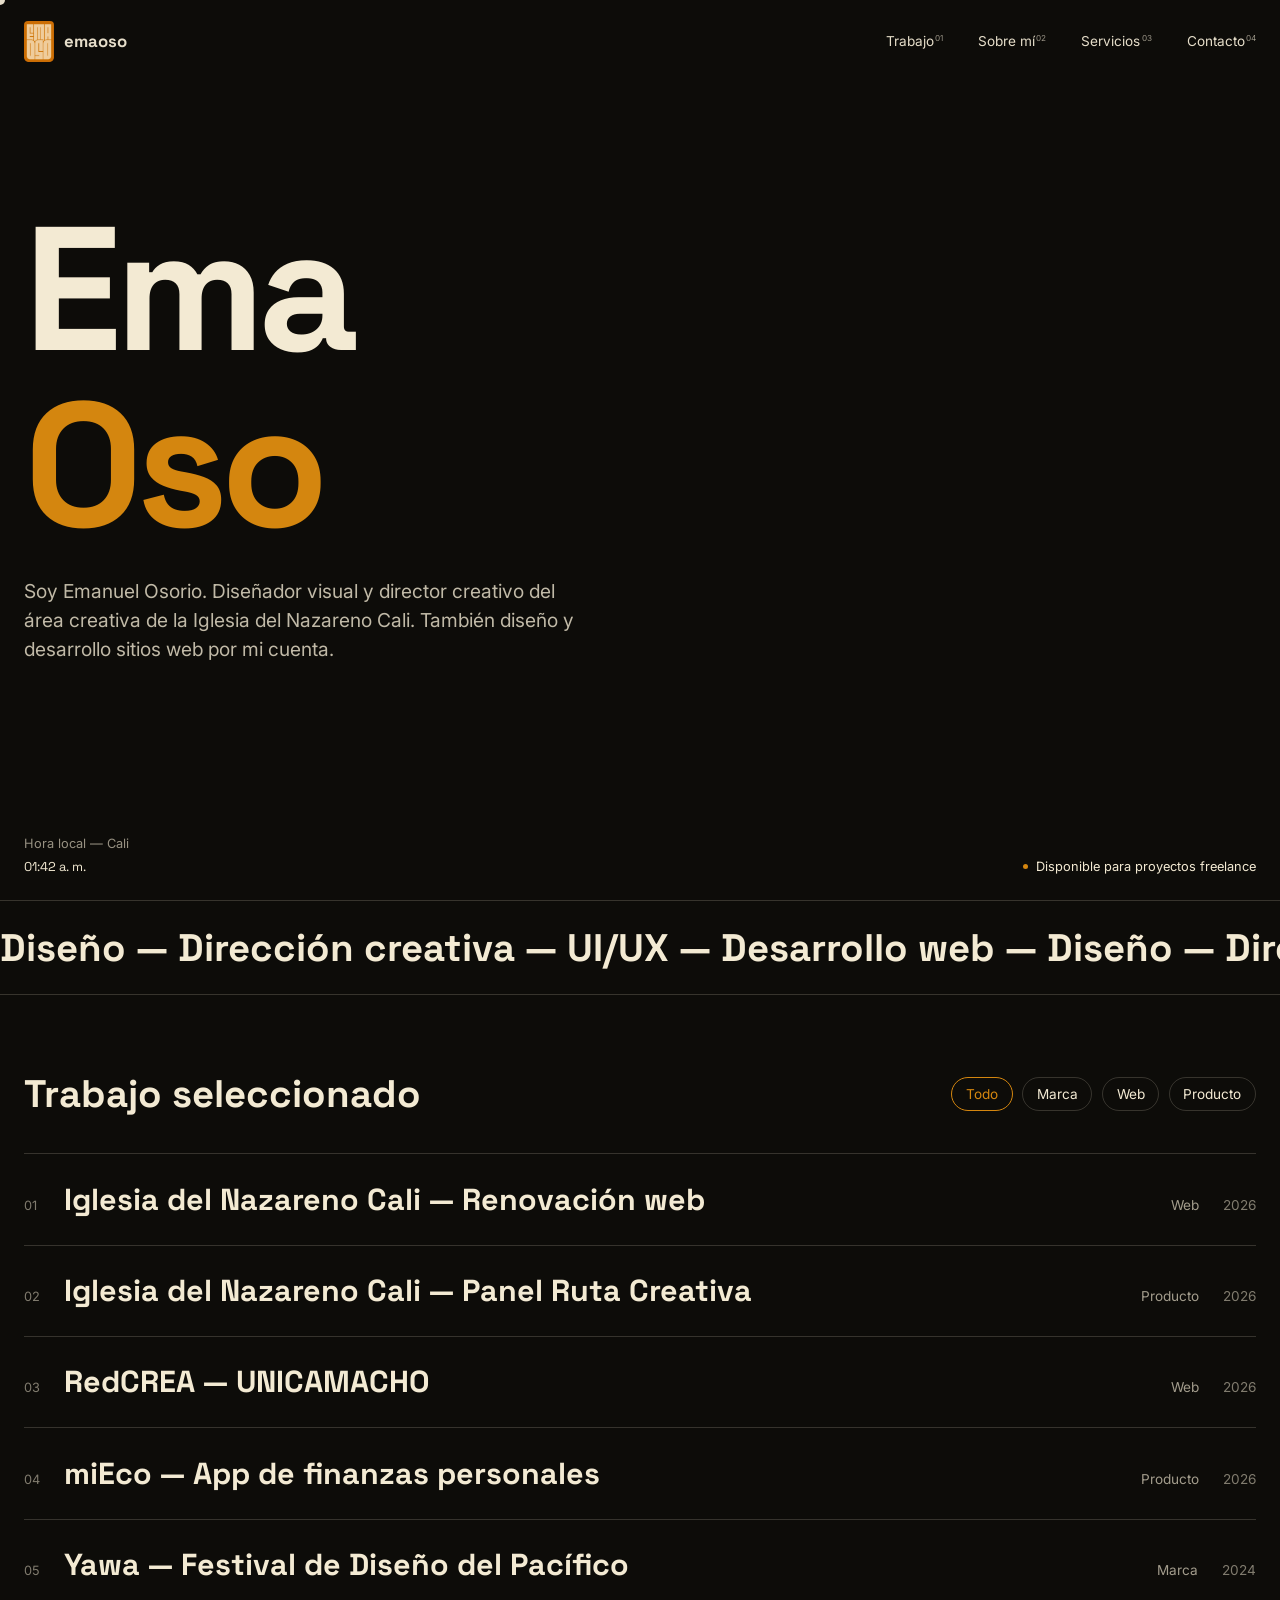
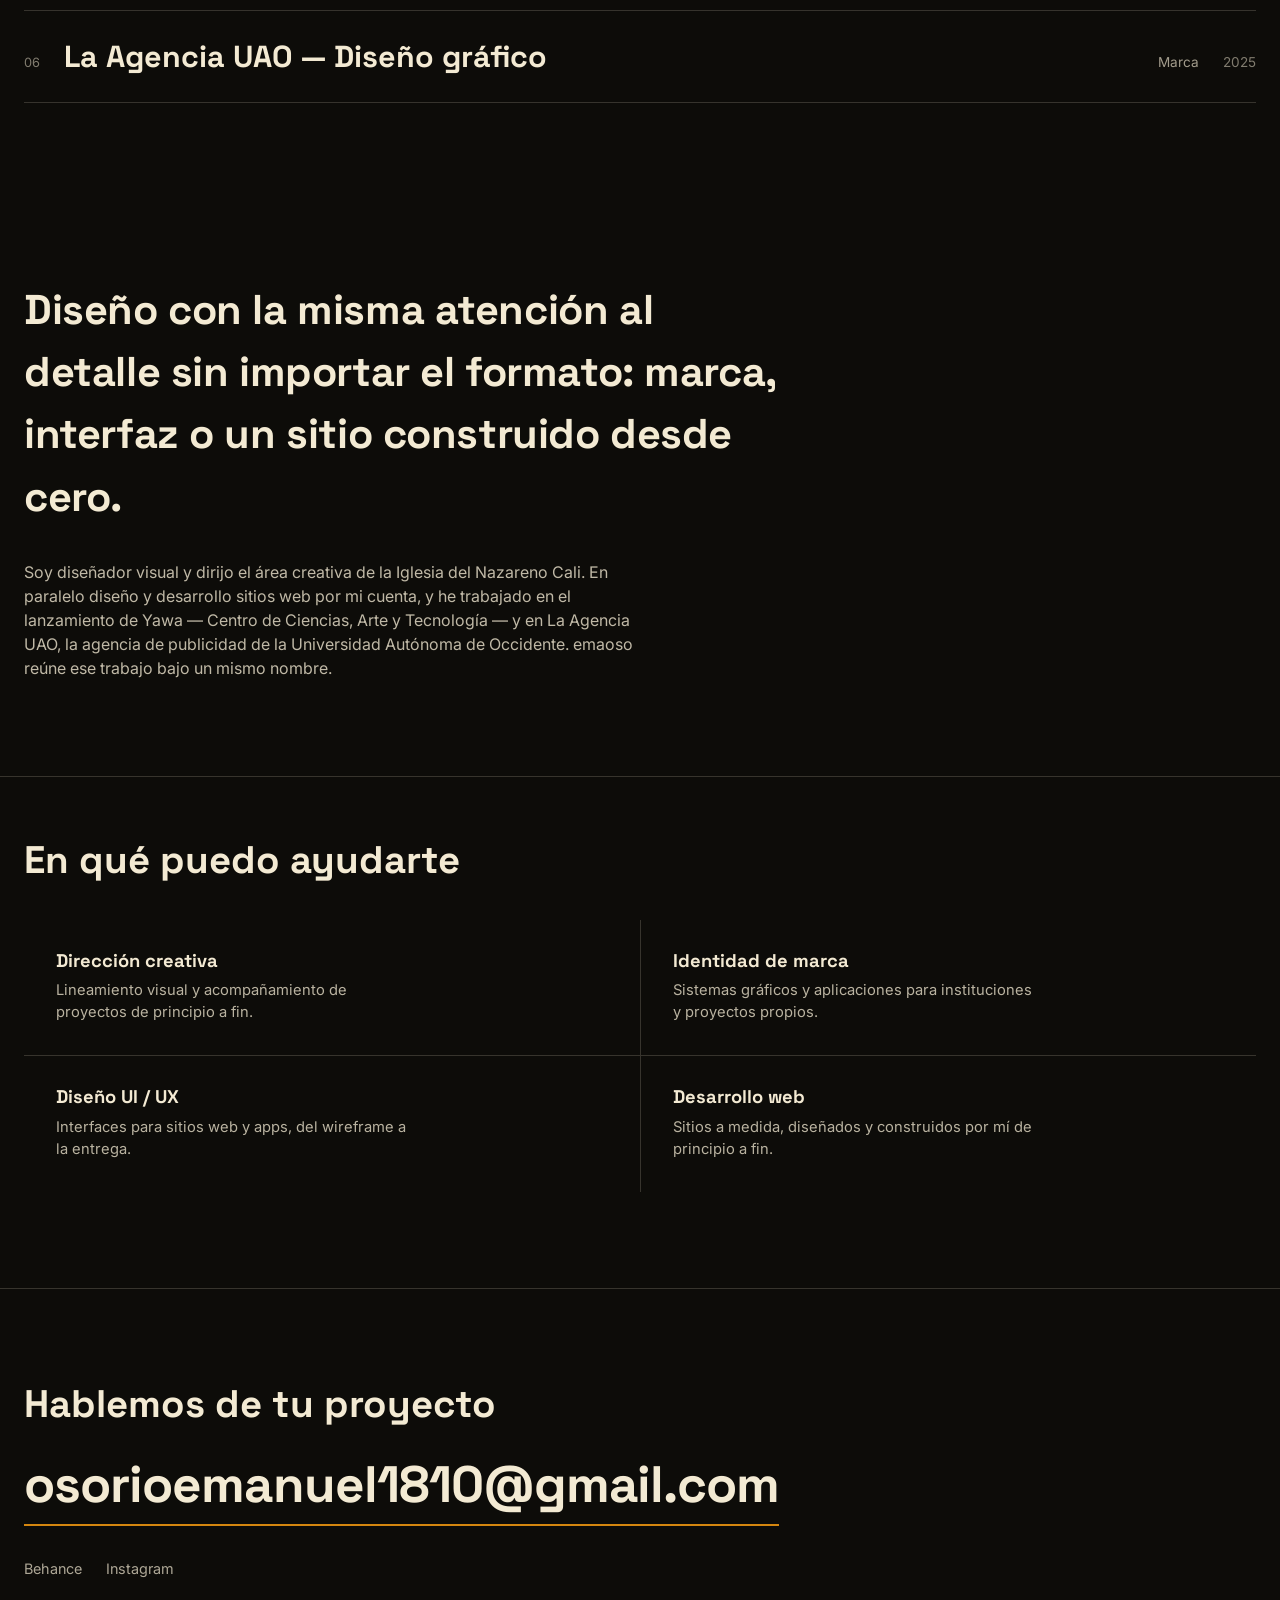
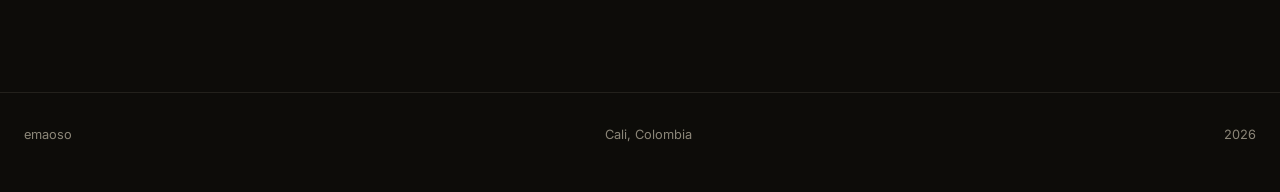
==== index.html @ 939de35d "primer commit portafolio emaoso" ====
<!DOCTYPE html>
<html lang="es">
<head>
<meta charset="UTF-8">
<meta name="viewport" content="width=device-width, initial-scale=1">
<title>emaoso — Emanuel Osorio, diseño visual &amp; dirección creativa</title>
<meta name="description" content="Portafolio de Emanuel Osorio (emaoso): diseño visual, dirección creativa, UI/UX y desarrollo web desde Cali, Colombia.">
<link rel="icon" href="assets/favicon.png">
<link rel="preconnect" href="https://fonts.googleapis.com">
<link rel="preconnect" href="https://fonts.gstatic.com" crossorigin>
<link href="https://fonts.googleapis.com/css2?family=Space+Grotesk:wght@500;700&family=Inter:wght@400;500;600&display=swap" rel="stylesheet">
<link rel="stylesheet" href="css/style.css">
</head>
<body>

<a class="skip-link" href="#principal">Saltar al contenido</a>
<div class="cursor-dot" id="cursorDot" aria-hidden="true"></div>
<div class="row-preview" id="rowPreview" aria-hidden="true"><span id="rowPreviewLabel">Ver</span></div>

<header class="chrome-top">
  <a class="brand" href="#top" aria-label="emaoso, inicio">
    <img src="assets/emaoso-mark.png" alt="" class="brand-mark">
    <span>emaoso</span>
  </a>

  <button class="nav-toggle" id="navToggle" aria-expanded="false" aria-controls="siteNav">
    <span></span><span></span><span></span>
    <span class="sr-only">Abrir menú</span>
  </button>

  <nav class="site-nav" id="siteNav">
    <a href="#trabajo">Trabajo<sup>01</sup></a>
    <a href="#sobre-mi">Sobre mí<sup>02</sup></a>
    <a href="#servicios">Servicios<sup>03</sup></a>
    <a href="#contacto">Contacto<sup>04</sup></a>
  </nav>
</header>

<main id="principal">

  <section class="hero" id="top">
    <h1 class="hero-title" aria-label="Ema Oso">
      <span class="word">Ema</span>
      <span class="word accent">Oso</span>
    </h1>

    <p class="hero-copy">
      Soy Emanuel Osorio. Diseñador visual y director creativo del área
      creativa de la Iglesia del Nazareno Cali. También diseño y desarrollo
      sitios web por mi cuenta.
    </p>

    <div class="chrome-bottom">
      <p class="clock">
        <span>Hora local — Cali</span>
        <time id="localTime">--:--</time>
      </p>
      <p class="status">
        <span class="dot" aria-hidden="true"></span>
        Disponible para proyectos freelance
      </p>
    </div>
  </section>

  <div class="marquee" aria-hidden="true">
    <div class="marquee-track">
      <span>Diseño — Dirección creativa — UI/UX — Desarrollo web — Diseño — Dirección creativa — UI/UX — Desarrollo web — </span>
      <span>Diseño — Dirección creativa — UI/UX — Desarrollo web — Diseño — Dirección creativa — UI/UX — Desarrollo web — </span>
    </div>
  </div>

  <section class="trabajo" id="trabajo">
    <div class="section-head wrap">
      <h2>Trabajo seleccionado</h2>
      <ul class="filtros" id="filtros">
        <li><button class="filtro-btn is-active" data-filtro="todo">Todo</button></li>
        <li><button class="filtro-btn" data-filtro="marca">Marca</button></li>
        <li><button class="filtro-btn" data-filtro="web">Web</button></li>
        <li><button class="filtro-btn" data-filtro="producto">Producto</button></li>
      </ul>
    </div>

    <ul class="trabajo-list wrap" id="trabajoList">
      <li class="trabajo-row" data-cat="web" data-color="#d4860f">
        <span class="row-index">01</span>
        <span class="row-title">Iglesia del Nazareno Cali — Renovación web</span>
        <span class="row-cat">Web</span>
        <span class="row-year">2026</span>
      </li>
      <li class="trabajo-row" data-cat="producto" data-color="#7c5cff">
        <span class="row-index">02</span>
        <span class="row-title">Iglesia del Nazareno Cali — Panel Ruta Creativa</span>
        <span class="row-cat">Producto</span>
        <span class="row-year">2026</span>
      </li>
      <li class="trabajo-row" data-cat="web" data-color="#2fae6e">
        <span class="row-index">03</span>
        <span class="row-title">RedCREA — UNICAMACHO</span>
        <span class="row-cat">Web</span>
        <span class="row-year">2026</span>
      </li>
      <li class="trabajo-row" data-cat="producto" data-color="#d4860f">
        <span class="row-index">04</span>
        <span class="row-title">miEco — App de finanzas personales</span>
        <span class="row-cat">Producto</span>
        <span class="row-year">2026</span>
      </li>
      <li class="trabajo-row" data-cat="marca" data-color="#e23d3d">
        <span class="row-index">05</span>
        <span class="row-title">Yawa — Festival de Diseño del Pacífico</span>
        <span class="row-cat">Marca</span>
        <span class="row-year">2024</span>
      </li>
      <li class="trabajo-row" data-cat="marca" data-color="#2d6fd4">
        <span class="row-index">06</span>
        <span class="row-title">La Agencia UAO — Diseño gráfico</span>
        <span class="row-cat">Marca</span>
        <span class="row-year">2025</span>
      </li>
    </ul>
  </section>

  <section class="sobre-mi" id="sobre-mi">
    <div class="wrap">
      <p class="pull-quote">
        Diseño con la misma atención al detalle sin importar el formato:
        marca, interfaz o un sitio construido desde cero.
      </p>
      <p class="sobre-texto">
        Soy diseñador visual y dirijo el área creativa de la Iglesia del
        Nazareno Cali. En paralelo diseño y desarrollo sitios web por mi
        cuenta, y he trabajado en el lanzamiento de Yawa — Centro de
        Ciencias, Arte y Tecnología — y en La Agencia UAO, la agencia de
        publicidad de la Universidad Autónoma de Occidente. emaoso reúne
        ese trabajo bajo un mismo nombre.
      </p>
    </div>
  </section>

  <section class="servicios" id="servicios">
    <div class="wrap">
      <h2>En qué puedo ayudarte</h2>
      <ul class="servicios-list">
        <li>
          <h3>Dirección creativa</h3>
          <p>Lineamiento visual y acompañamiento de proyectos de principio a fin.</p>
        </li>
        <li>
          <h3>Identidad de marca</h3>
          <p>Sistemas gráficos y aplicaciones para instituciones y proyectos propios.</p>
        </li>
        <li>
          <h3>Diseño UI / UX</h3>
          <p>Interfaces para sitios web y apps, del wireframe a la entrega.</p>
        </li>
        <li>
          <h3>Desarrollo web</h3>
          <p>Sitios a medida, diseñados y construidos por mí de principio a fin.</p>
        </li>
      </ul>
    </div>
  </section>

  <section class="contacto" id="contacto">
    <div class="wrap">
      <h2>Hablemos de tu proyecto</h2>
      <a class="contacto-email" href="mailto:osorioemanuel1810@gmail.com">osorioemanuel1810@gmail.com</a>
      <ul class="social-list">
        <li><a href="https://www.behance.net/emanuelosorio2">Behance</a></li>
        <li><a href="#">Instagram</a></li>
      </ul>
    </div>
  </section>

</main>

<footer class="site-footer">
  <span>emaoso</span>
  <span>Cali, Colombia</span>
  <span id="year"></span>
</footer>

<script src="js/main.js"></script>
</body>
</html>
---- css/style.css ----
/* ---------- tokens ---------- */
:root{
  --ink:#0d0c09;
  --paper:#f3ead3;
  --orange:#d4860f;
  --line:rgba(243,234,211,.18);
  --sans:"Inter",system-ui,sans-serif;
  --display:"Space Grotesk",system-ui,sans-serif;
  --maxw:1320px;
}

*,*::before,*::after{box-sizing:border-box;}
html{scroll-behavior:smooth;}
body{
  margin:0;
  background:var(--ink);
  color:var(--paper);
  font-family:var(--sans);
  line-height:1.5;
  -webkit-font-smoothing:antialiased;
}
h1,h2,h3{font-family:var(--display);line-height:1;margin:0;font-weight:700;}
p{margin:0 0 1em;max-width:62ch;}
a{color:inherit;}
ul{margin:0;padding:0;list-style:none;}
img{max-width:100%;display:block;}
button{font:inherit;color:inherit;}

.sr-only{position:absolute;width:1px;height:1px;overflow:hidden;clip:rect(0 0 0 0);}
.skip-link{position:absolute;left:1rem;top:-3rem;background:var(--paper);color:var(--ink);padding:.6em 1em;border-radius:.3em;transition:top .2s;z-index:100;}
.skip-link:focus{top:1rem;}
:focus-visible{outline:2px solid var(--orange);outline-offset:3px;}

.wrap{max-width:var(--maxw);margin:0 auto;padding:0 1.5rem;}

/* ---------- custom cursor ---------- */
.cursor-dot{
  position:fixed;top:0;left:0;width:10px;height:10px;border-radius:50%;
  background:var(--paper);pointer-events:none;z-index:60;
  transform:translate(-50%,-50%);
  transition:width .2s,height .2s,background .2s;
  mix-blend-mode:difference;
}
.cursor-dot.is-big{width:52px;height:52px;background:var(--orange);}
@media (hover:none){.cursor-dot{display:none;}}

/* ---------- hover preview (project rows) ---------- */
.row-preview{
  position:fixed;top:0;left:0;width:200px;height:140px;z-index:55;
  display:flex;align-items:center;justify-content:center;
  border-radius:.3rem;font-family:var(--display);font-weight:700;font-size:.9rem;
  color:var(--ink);pointer-events:none;
  transform:translate(-50%,-50%) scale(0);
  opacity:0;transition:opacity .25s,transform .25s cubic-bezier(.2,.8,.2,1);
}
.row-preview.is-visible{opacity:1;transform:translate(-50%,-50%) scale(1);}
@media (hover:none){.row-preview{display:none;}}

/* ---------- top chrome ---------- */
.chrome-top{
  position:fixed;top:0;left:0;right:0;z-index:30;
  display:flex;align-items:center;justify-content:space-between;
  padding:1.3rem 1.5rem;
  mix-blend-mode:difference;
}
.brand{display:flex;align-items:center;gap:.6em;text-decoration:none;font-family:var(--display);font-weight:700;font-size:1.05rem;}
.brand-mark{width:1.9rem;height:auto;border-radius:.25rem;}

.nav-toggle{display:none;flex-direction:column;justify-content:center;gap:5px;width:2.2rem;height:2.2rem;background:none;border:0;cursor:pointer;padding:0;}
.nav-toggle span{display:block;width:100%;height:2px;background:var(--paper);}

.site-nav{display:flex;align-items:center;gap:2.2rem;font-size:.85rem;}
.site-nav a{text-decoration:none;position:relative;}
.site-nav a sup{font-size:.6em;margin-left:.15em;opacity:.65;}
.site-nav a::after{content:"";position:absolute;left:0;bottom:-.3em;width:0;height:1px;background:currentColor;transition:width .25s;}
.site-nav a:hover::after{width:100%;}

/* ---------- hero ---------- */
.hero{
  min-height:100svh;
  display:flex;flex-direction:column;justify-content:center;
  padding:6rem 1.5rem 7rem;
  max-width:var(--maxw);margin:0 auto;
}
.hero-title{
  font-size:clamp(4rem,16vw,11rem);
  letter-spacing:-0.04em;
  display:flex;flex-direction:column;
}
.hero-title .word{display:block;opacity:0;transform:translateY(.3em);animation:word-in .8s cubic-bezier(.2,.8,.2,1) forwards;}
.hero-title .word.accent{color:var(--orange);animation-delay:.12s;}
@keyframes word-in{to{opacity:1;transform:translateY(0);}}
.hero-copy{font-size:clamp(1rem,1.6vw,1.2rem);max-width:46ch;margin-top:1.5rem;color:color-mix(in srgb, var(--paper) 78%, transparent);}

.chrome-bottom{
  position:fixed;left:0;right:0;bottom:0;z-index:5;
  display:flex;justify-content:space-between;align-items:flex-end;
  padding:1.5rem;font-size:.8rem;pointer-events:none;
}
.chrome-bottom p{margin:0;display:flex;flex-direction:column;gap:.25em;}
.chrome-bottom .clock span{opacity:.6;}
.chrome-bottom time{font-family:var(--display);}
.status{flex-direction:row !important;align-items:center;gap:.6em !important;}
.status .dot{width:.45em;height:.45em;border-radius:50%;background:var(--orange);display:inline-block;}

/* ---------- marquee ---------- */
.marquee{overflow:hidden;border-top:1px solid var(--line);border-bottom:1px solid var(--line);padding:1.1rem 0;}
.marquee-track{display:flex;width:max-content;animation:scroll-left 26s linear infinite;}
.marquee-track span{
  font-family:var(--display);font-weight:700;
  font-size:clamp(1.4rem,3.4vw,2.4rem);
  white-space:nowrap;padding-right:1ch;
}
@keyframes scroll-left{from{transform:translateX(0);}to{transform:translateX(-50%);}}

/* ---------- trabajo (hover-reveal row list) ---------- */
.trabajo{padding:5rem 0 6rem;}
.section-head{display:flex;flex-wrap:wrap;gap:1.5rem;align-items:center;justify-content:space-between;margin-bottom:2.5rem;}
.section-head h2{font-size:clamp(1.8rem,3.4vw,2.4rem);}
.filtros{display:flex;flex-wrap:wrap;gap:.6rem;}
.filtro-btn{
  background:none;border:1px solid var(--line);color:var(--paper);
  padding:.45em 1em;border-radius:999px;font-size:.85rem;cursor:pointer;transition:border-color .2s,color .2s;
}
.filtro-btn:hover{border-color:var(--orange);}
.filtro-btn.is-active{border-color:var(--orange);color:var(--orange);}

.trabajo-row{
  position:relative;display:flex;align-items:baseline;gap:1.5rem;
  padding:1.4rem 0;border-top:1px solid var(--line);cursor:pointer;
}
.trabajo-row:last-child{border-bottom:1px solid var(--line);}
.trabajo-row[hidden]{display:none;}
.trabajo-row::before{
  content:"";position:absolute;inset:0;background:var(--paper);z-index:-1;
  transform:scaleY(0);transform-origin:top;transition:transform .35s cubic-bezier(.2,.8,.2,1);
}
.trabajo-row:hover::before{transform:scaleY(1);}
.trabajo-row:hover{color:var(--ink);}
.row-index{font-size:.8rem;opacity:.5;width:2ch;flex:none;}
.row-title{font-family:var(--display);font-weight:700;font-size:clamp(1.2rem,2.8vw,1.9rem);flex:1;}
.row-cat{font-size:.85rem;opacity:.65;flex:none;}
.row-year{font-size:.85rem;opacity:.5;flex:none;}

/* ---------- sobre mi ---------- */
.sobre-mi{padding:5rem 0;}
.pull-quote{
  font-family:var(--display);font-weight:700;
  font-size:clamp(1.6rem,3.6vw,2.6rem);letter-spacing:-0.01em;
  max-width:28ch;margin-bottom:2rem;
}
.sobre-texto{opacity:.78;max-width:64ch;}

/* ---------- servicios ---------- */
.servicios{padding:4rem 0 6rem;border-top:1px solid var(--line);}
.servicios h2{font-size:clamp(1.8rem,3.4vw,2.4rem);margin-bottom:2.5rem;}
.servicios-list{display:grid;grid-template-columns:repeat(2,1fr);gap:1px;background:var(--line);}
.servicios-list li{background:var(--ink);padding:2rem;}
.servicios-list h3{font-size:1.15rem;margin-bottom:.5em;}
.servicios-list p{margin:0;font-size:.92rem;opacity:.75;max-width:40ch;}

/* ---------- contacto ---------- */
.contacto{padding:6rem 0 7rem;border-top:1px solid var(--line);}
.contacto h2{font-size:clamp(1.8rem,3.4vw,2.4rem);margin-bottom:1.5rem;}
.contacto-email{
  display:inline-block;font-family:var(--display);font-weight:700;
  font-size:clamp(1.6rem,5vw,3.2rem);letter-spacing:-0.02em;
  text-decoration:none;border-bottom:2px solid var(--orange);margin-bottom:2rem;
  word-break:break-all;
}
.social-list{display:flex;gap:1.5rem;font-size:.9rem;}
.social-list a{text-decoration:none;opacity:.7;}
.social-list a:hover{opacity:1;text-decoration:underline;}

/* ---------- footer ---------- */
.site-footer{
  display:flex;justify-content:space-between;flex-wrap:wrap;gap:.5rem;
  max-width:var(--maxw);margin:0 auto;padding:2rem 1.5rem 3rem;
  font-size:.8rem;opacity:.55;border-top:1px solid var(--line);
}

/* ---------- responsive ---------- */
@media (max-width:860px){
  .servicios-list{grid-template-columns:1fr;}
  .chrome-bottom{flex-direction:column;align-items:flex-start;gap:.8rem;}
  .row-cat{display:none;}
}

@media (max-width:640px){
  .nav-toggle{display:flex;}
  .site-nav{
    position:fixed;inset:0;z-index:25;
    flex-direction:column;align-items:flex-start;justify-content:center;gap:2rem;
    background:var(--ink);padding:2rem 1.5rem;font-size:1.4rem;
    display:none;
  }
  .site-nav.open{display:flex;}
}

@media (prefers-reduced-motion: reduce){
  *{animation-duration:0.01ms !important;animation-iteration-count:1 !important;transition-duration:0.01ms !important;}
  .hero-title .word{opacity:1;transform:none;}
}
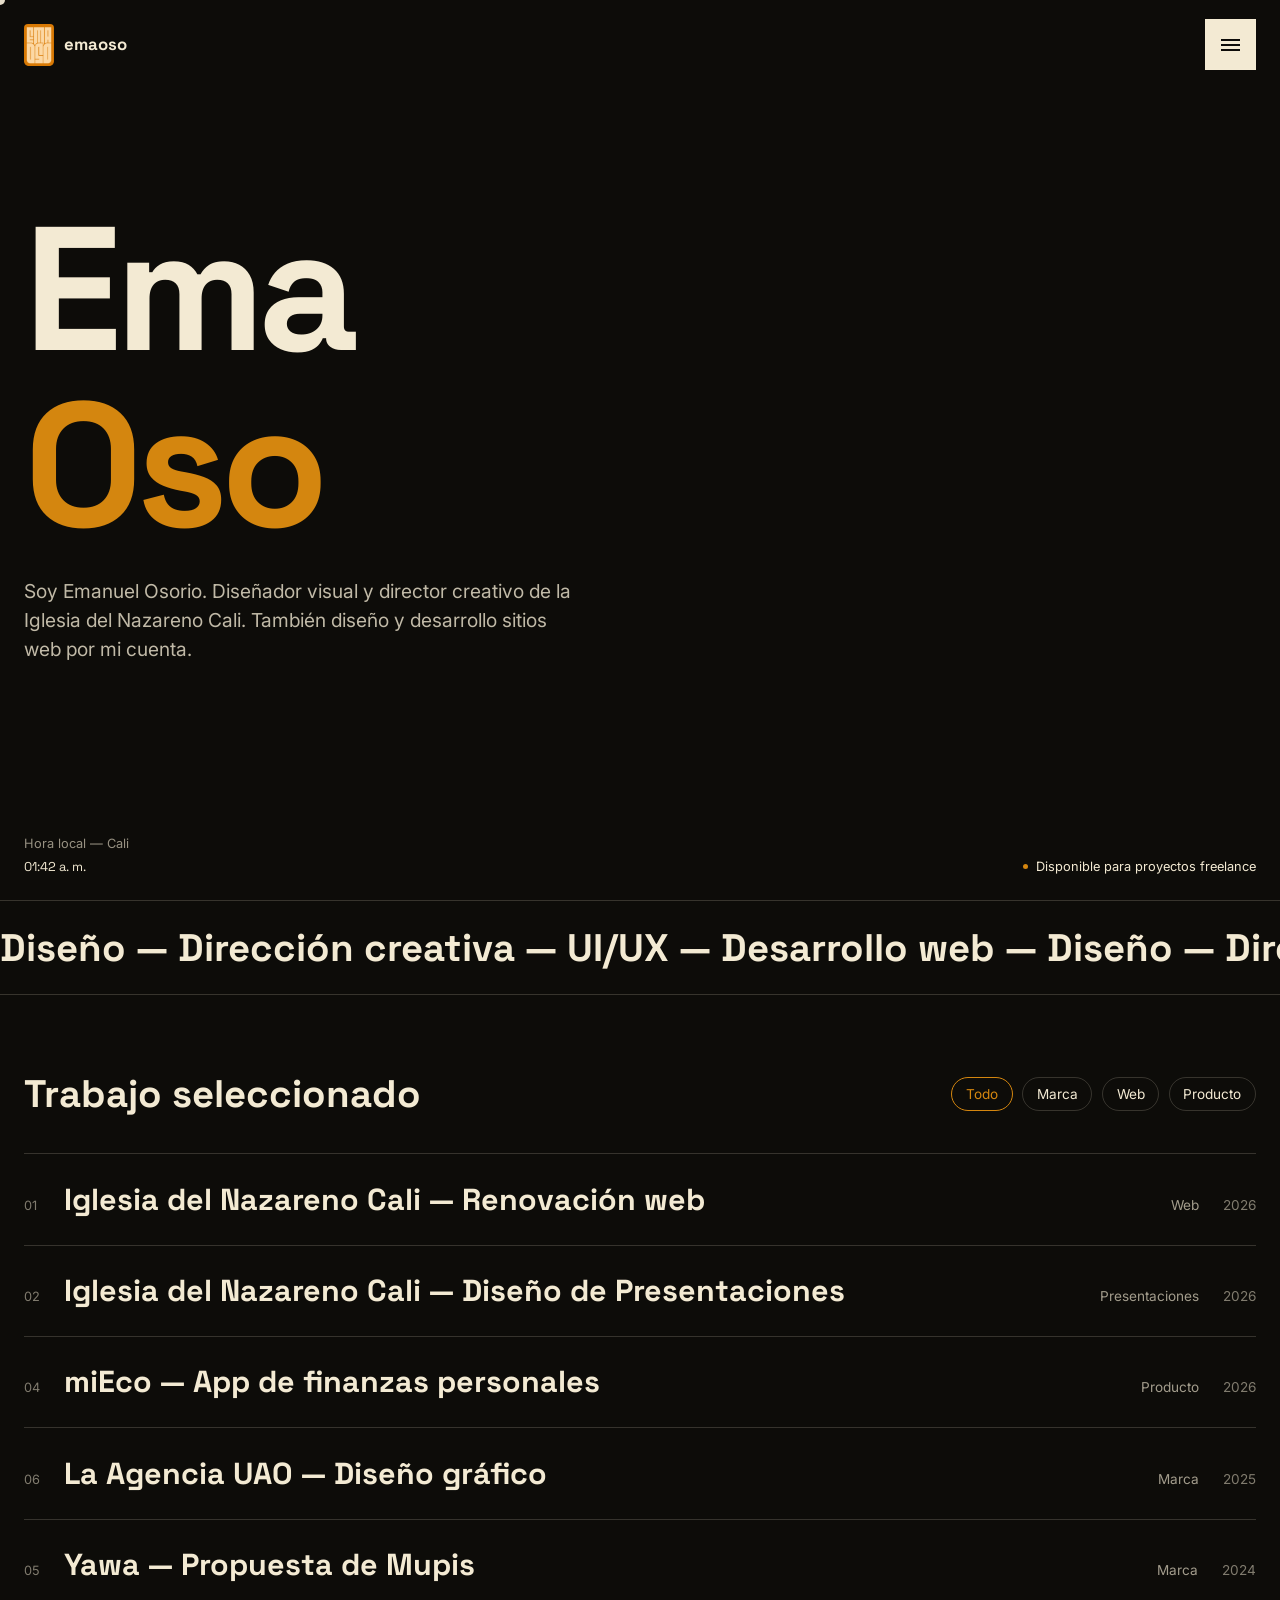
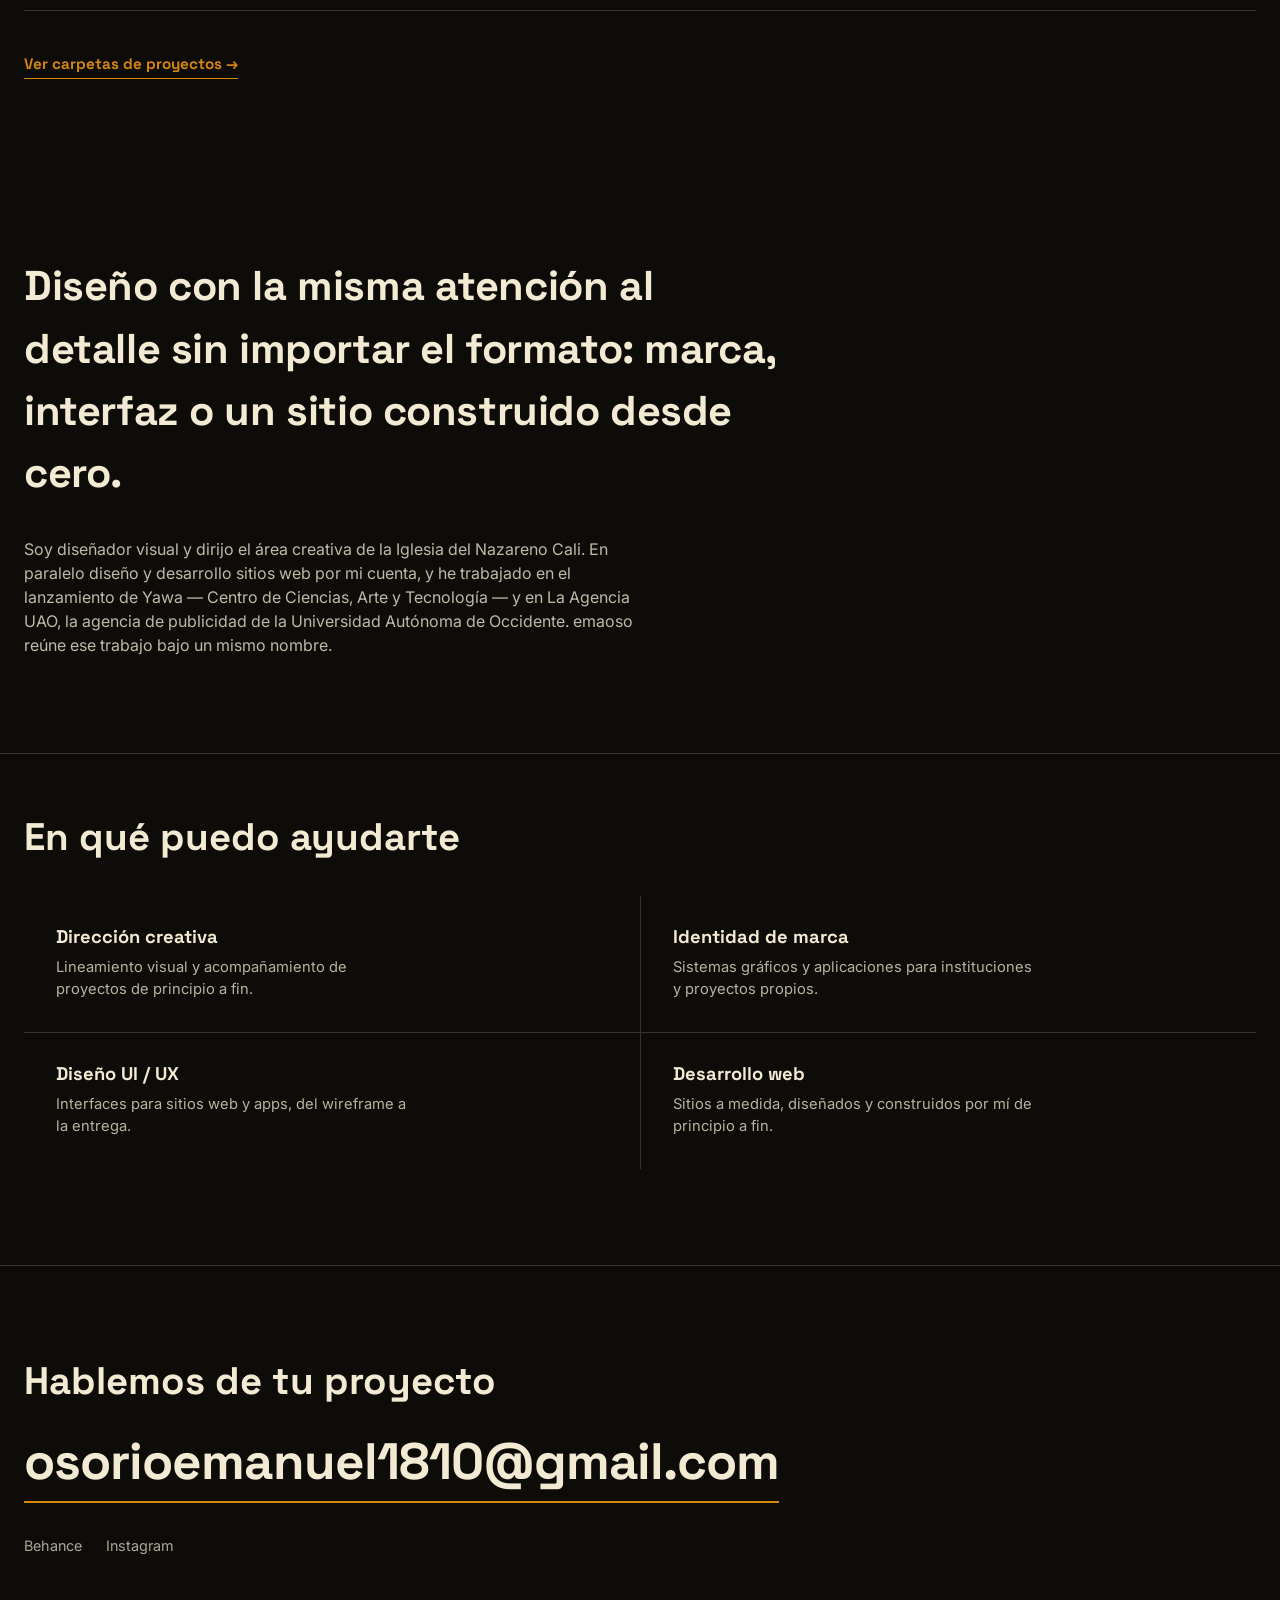
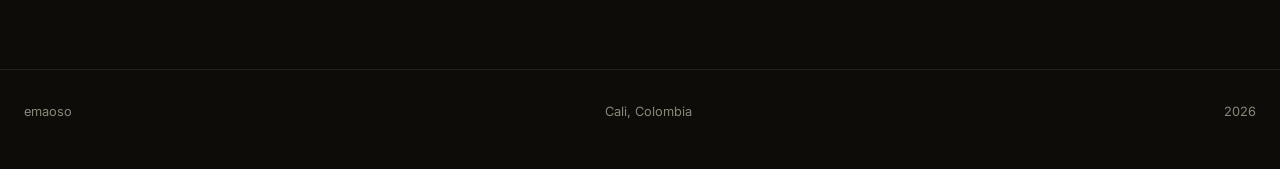
==== commit 0667c809: "actualizacion general" ====
--- a/index.html
+++ b/index.html
@@ -3,7 +3,7 @@
 <head>
 <meta charset="UTF-8">
 <meta name="viewport" content="width=device-width, initial-scale=1">
-<title>emaoso — Emanuel Osorio, diseño visual &amp; dirección creativa</title>
+<title>emaoso</title>
 <meta name="description" content="Portafolio de Emanuel Osorio (emaoso): diseño visual, dirección creativa, UI/UX y desarrollo web desde Cali, Colombia.">
 <link rel="icon" href="assets/favicon.png">
 <link rel="preconnect" href="https://fonts.googleapis.com">
@@ -18,23 +18,35 @@
 <div class="row-preview" id="rowPreview" aria-hidden="true"><span id="rowPreviewLabel">Ver</span></div>
 
 <header class="chrome-top">
-  <a class="brand" href="#top" aria-label="emaoso, inicio">
+  <a class="brand" href="index.html" aria-label="emaoso, inicio">
     <img src="assets/emaoso-mark.png" alt="" class="brand-mark">
     <span>emaoso</span>
   </a>
+  <button class="menu-toggle" id="menuToggle" aria-expanded="false" aria-controls="menuOverlay" aria-label="Abrir menú">
+    <span class="bars" aria-hidden="true"></span>
+  </button>
+</header>
 
-  <button class="nav-toggle" id="navToggle" aria-expanded="false" aria-controls="siteNav">
-    <span></span><span></span><span></span>
-    <span class="sr-only">Abrir menú</span>
-  </button>
-
-  <nav class="site-nav" id="siteNav">
-    <a href="#trabajo">Trabajo<sup>01</sup></a>
-    <a href="#sobre-mi">Sobre mí<sup>02</sup></a>
-    <a href="#servicios">Servicios<sup>03</sup></a>
-    <a href="#contacto">Contacto<sup>04</sup></a>
-  </nav>
-</header>
+<div class="menu-overlay" id="menuOverlay" role="dialog" aria-modal="true" aria-label="Menú de navegación">
+  <div class="menu-backdrop"></div>
+  <div class="menu-panel">
+    <div class="menu-panel-head">
+      <span>emaoso</span>
+      <button class="menu-close" id="menuClose" aria-label="Cerrar menú">×</button>
+    </div>
+    <nav class="menu-nav">
+      <a href="index.html"><span class="num">01</span> Inicio</a>
+      <a href="work.html"><span class="num">02</span> Trabajo</a>
+      <a href="index.html#sobre-mi"><span class="num">03</span> Sobre mí</a>
+      <a href="index.html#servicios"><span class="num">04</span> Servicios</a>
+      <a href="index.html#contacto"><span class="num">05</span> Contacto</a>
+    </nav>
+    <div class="menu-panel-foot">
+      <a href="mailto:osorioemanuel1810@gmail.com">Email</a>
+      <a href="https://www.behance.net/emanuelosorio2">Behance</a>
+    </div>
+  </div>
+</div>
 
 <main id="principal">
 
@@ -43,13 +55,11 @@
       <span class="word">Ema</span>
       <span class="word accent">Oso</span>
     </h1>
-
     <p class="hero-copy">
-      Soy Emanuel Osorio. Diseñador visual y director creativo del área
-      creativa de la Iglesia del Nazareno Cali. También diseño y desarrollo
+      Soy Emanuel Osorio. Diseñador visual y director creativo
+      de la Iglesia del Nazareno Cali. También diseño y desarrollo
       sitios web por mi cuenta.
     </p>
-
     <div class="chrome-bottom">
       <p class="clock">
         <span>Hora local — Cali</span>
@@ -79,7 +89,6 @@
         <li><button class="filtro-btn" data-filtro="producto">Producto</button></li>
       </ul>
     </div>
-
     <ul class="trabajo-list wrap" id="trabajoList">
       <li class="trabajo-row" data-cat="web" data-color="#d4860f">
         <span class="row-index">01</span>
@@ -87,16 +96,10 @@
         <span class="row-cat">Web</span>
         <span class="row-year">2026</span>
       </li>
-      <li class="trabajo-row" data-cat="producto" data-color="#7c5cff">
+      <li class="trabajo-row" data-cat="presentaciones" data-color="#7c5cff">
         <span class="row-index">02</span>
-        <span class="row-title">Iglesia del Nazareno Cali — Panel Ruta Creativa</span>
-        <span class="row-cat">Producto</span>
-        <span class="row-year">2026</span>
-      </li>
-      <li class="trabajo-row" data-cat="web" data-color="#2fae6e">
-        <span class="row-index">03</span>
-        <span class="row-title">RedCREA — UNICAMACHO</span>
-        <span class="row-cat">Web</span>
+        <span class="row-title">Iglesia del Nazareno Cali — Diseño de Presentaciones</span>
+        <span class="row-cat">Presentaciones</span>
         <span class="row-year">2026</span>
       </li>
       <li class="trabajo-row" data-cat="producto" data-color="#d4860f">
@@ -105,19 +108,22 @@
         <span class="row-cat">Producto</span>
         <span class="row-year">2026</span>
       </li>
-      <li class="trabajo-row" data-cat="marca" data-color="#e23d3d">
-        <span class="row-index">05</span>
-        <span class="row-title">Yawa — Festival de Diseño del Pacífico</span>
-        <span class="row-cat">Marca</span>
-        <span class="row-year">2024</span>
-      </li>
       <li class="trabajo-row" data-cat="marca" data-color="#2d6fd4">
         <span class="row-index">06</span>
         <span class="row-title">La Agencia UAO — Diseño gráfico</span>
         <span class="row-cat">Marca</span>
         <span class="row-year">2025</span>
       </li>
+      <li class="trabajo-row" data-cat="marca" data-color="#e23d3d">
+        <span class="row-index">05</span>
+        <span class="row-title">Yawa — Propuesta de Mupis</span>
+        <span class="row-cat">Marca</span>
+        <span class="row-year">2024</span>
+      </li>
     </ul>
+    <div class="wrap" style="margin-top:2.5rem">
+      <a class="btn-work" href="work.html">Ver carpetas de proyectos →</a>
+    </div>
   </section>
 
   <section class="sobre-mi" id="sobre-mi">
--- a/css/style.css
+++ b/css/style.css
@@ -56,25 +56,7 @@
 .row-preview.is-visible{opacity:1;transform:translate(-50%,-50%) scale(1);}
 @media (hover:none){.row-preview{display:none;}}
 
-/* ---------- top chrome ---------- */
-.chrome-top{
-  position:fixed;top:0;left:0;right:0;z-index:30;
-  display:flex;align-items:center;justify-content:space-between;
-  padding:1.3rem 1.5rem;
-  mix-blend-mode:difference;
-}
-.brand{display:flex;align-items:center;gap:.6em;text-decoration:none;font-family:var(--display);font-weight:700;font-size:1.05rem;}
-.brand-mark{width:1.9rem;height:auto;border-radius:.25rem;}
-
-.nav-toggle{display:none;flex-direction:column;justify-content:center;gap:5px;width:2.2rem;height:2.2rem;background:none;border:0;cursor:pointer;padding:0;}
-.nav-toggle span{display:block;width:100%;height:2px;background:var(--paper);}
-
-.site-nav{display:flex;align-items:center;gap:2.2rem;font-size:.85rem;}
-.site-nav a{text-decoration:none;position:relative;}
-.site-nav a sup{font-size:.6em;margin-left:.15em;opacity:.65;}
-.site-nav a::after{content:"";position:absolute;left:0;bottom:-.3em;width:0;height:1px;background:currentColor;transition:width .25s;}
-.site-nav a:hover::after{width:100%;}
-
+/* ---------- top chrome (replaced by overlay menu) ---------- */
 /* ---------- hero ---------- */
 .hero{
   min-height:100svh;
@@ -201,3 +183,134 @@
   *{animation-duration:0.01ms !important;animation-iteration-count:1 !important;transition-duration:0.01ms !important;}
   .hero-title .word{opacity:1;transform:none;}
 }
+
+
+/* ---------- work CTA ---------- */
+.btn-work{
+  display:inline-block;
+  font-family:var(--display);
+  font-weight:700;
+  font-size:.95rem;
+  text-decoration:none;
+  color:var(--orange);
+  border-bottom:1px solid var(--orange);
+  padding-bottom:.15em;
+  transition:opacity .2s;
+}
+.btn-work:hover{opacity:.75;}
+
+
+/* ---------- overlay menu (mijobello-style) ---------- */
+.chrome-top{
+  position:fixed;top:0;left:0;right:0;z-index:40;
+  display:flex;align-items:center;justify-content:space-between;
+  padding:1.2rem 1.5rem;
+  pointer-events:none;
+}
+.chrome-top .brand,
+.chrome-top .menu-toggle{pointer-events:auto;}
+.brand{display:flex;align-items:center;gap:.6em;text-decoration:none;font-family:var(--display);font-weight:700;font-size:1.05rem;mix-blend-mode:difference;color:var(--paper);}
+.brand-mark{width:1.9rem;height:auto;border-radius:.25rem;}
+
+.menu-toggle{
+  position:relative;z-index:52;
+  width:3.2rem;height:3.2rem;
+  display:flex;align-items:center;justify-content:center;
+  background:var(--paper);color:var(--ink);
+  border:1px solid color-mix(in srgb, var(--paper) 30%, transparent);
+  cursor:pointer;padding:0;
+  transition:background .25s,color .25s;
+}
+.menu-toggle:hover{background:var(--orange);color:var(--ink);}
+.menu-toggle .bars,
+.menu-toggle .bars::before,
+.menu-toggle .bars::after{
+  display:block;width:1.15rem;height:1.5px;background:currentColor;
+  transition:transform .3s,opacity .3s;
+  position:relative;
+}
+.menu-toggle .bars::before,
+.menu-toggle .bars::after{content:"";position:absolute;left:0;}
+.menu-toggle .bars::before{top:-5px;}
+.menu-toggle .bars::after{top:5px;}
+.menu-toggle[aria-expanded="true"] .bars{background:transparent;}
+.menu-toggle[aria-expanded="true"] .bars::before{top:0;transform:rotate(45deg);}
+.menu-toggle[aria-expanded="true"] .bars::after{top:0;transform:rotate(-45deg);}
+
+.menu-overlay{
+  position:fixed;inset:0;z-index:50;
+  display:flex;justify-content:flex-end;
+  pointer-events:none;
+  visibility:hidden;
+}
+.menu-overlay.is-open{pointer-events:auto;visibility:visible;}
+.menu-backdrop{
+  position:absolute;inset:0;
+  background:rgba(0,0,0,.45);
+  opacity:0;transition:opacity .35s ease;
+}
+.menu-overlay.is-open .menu-backdrop{opacity:1;}
+.menu-panel{
+  position:relative;
+  width:min(100%, 380px);
+  height:100%;
+  background:var(--paper);
+  color:var(--ink);
+  display:flex;flex-direction:column;
+  transform:translateX(100%);
+  transition:transform .4s cubic-bezier(.2,.8,.2,1);
+  border-left:1px solid color-mix(in srgb, var(--ink) 12%, transparent);
+}
+.menu-overlay.is-open .menu-panel{transform:translateX(0);}
+
+.menu-panel-head{
+  display:flex;align-items:center;justify-content:space-between;
+  padding:1.2rem 1.5rem;
+  border-bottom:1px solid color-mix(in srgb, var(--ink) 12%, transparent);
+  font-family:var(--display);font-weight:700;font-size:.95rem;
+}
+.menu-close{
+  width:2.5rem;height:2.5rem;border:0;background:none;cursor:pointer;
+  font-size:1.4rem;line-height:1;color:var(--ink);
+}
+.menu-nav{
+  flex:1;display:flex;flex-direction:column;justify-content:center;
+  padding:1rem 0;
+}
+.menu-nav a{
+  display:flex;align-items:baseline;gap:1rem;
+  padding:1.1rem 1.75rem;
+  text-decoration:none;color:var(--ink);
+  border-bottom:1px solid color-mix(in srgb, var(--ink) 10%, transparent);
+  font-family:var(--display);font-weight:700;
+  font-size:clamp(2rem, 5vw, 2.75rem);
+  letter-spacing:-0.03em;
+  line-height:1.05;
+  transition:background .25s, color .25s, padding-left .3s cubic-bezier(.2,.8,.2,1);
+}
+.menu-nav a:first-child{border-top:1px solid color-mix(in srgb, var(--ink) 10%, transparent);}
+.menu-nav a .num{
+  font-size:.7rem;font-weight:500;opacity:.45;
+  font-family:ui-monospace,monospace;letter-spacing:.06em;
+  min-width:1.6rem;
+}
+.menu-nav a:hover{
+  background:var(--ink);
+  color:var(--paper);
+  padding-left:2.25rem;
+}
+.menu-nav a:hover .num{opacity:.7;color:var(--orange);}
+.menu-panel-foot{
+  padding:1.5rem;
+  border-top:1px solid color-mix(in srgb, var(--ink) 12%, transparent);
+  font-size:.8rem;opacity:.65;
+  display:flex;flex-wrap:wrap;gap:1rem;
+}
+.menu-panel-foot a{color:inherit;text-decoration:none;}
+.menu-panel-foot a:hover{text-decoration:underline;opacity:1;}
+
+body.menu-open{overflow:hidden;}
+
+/* hide old fixed horizontal nav if still present */
+.site-nav{display:none !important;}
+.nav-toggle{display:none !important;}
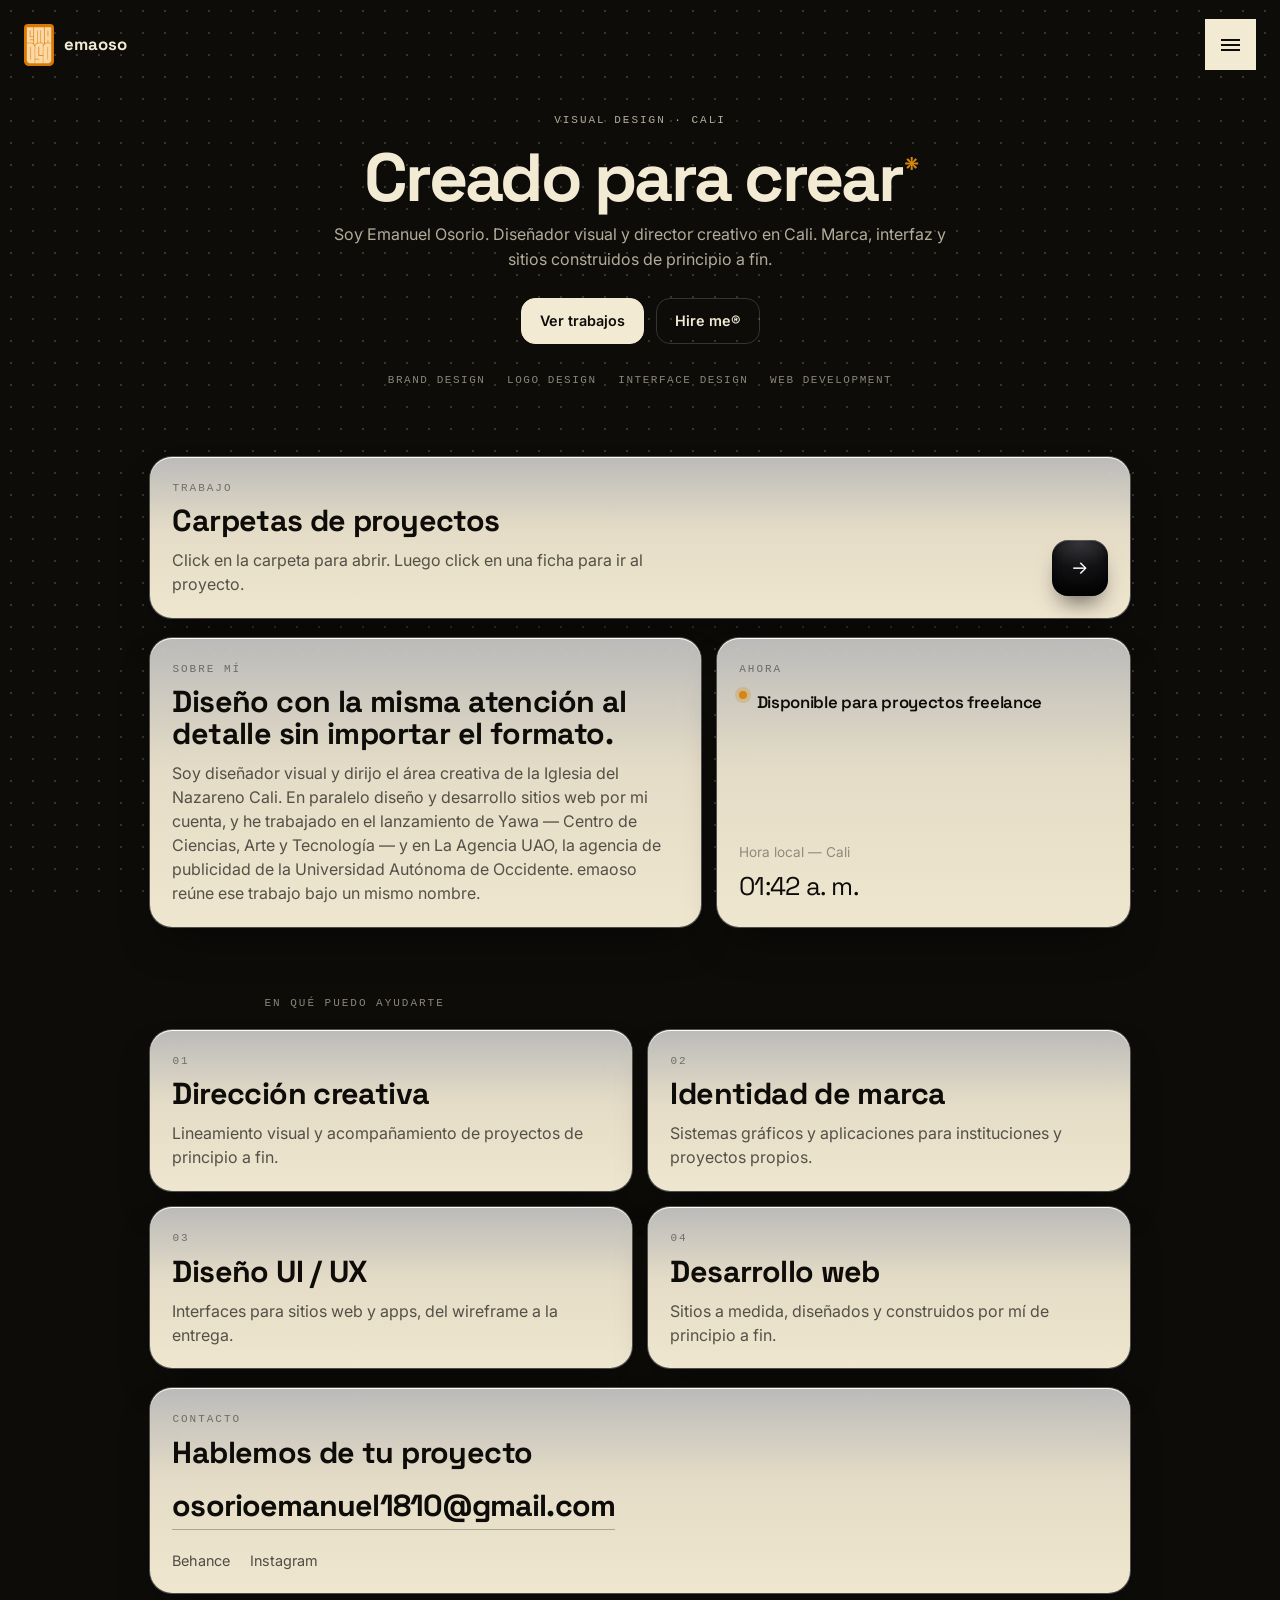
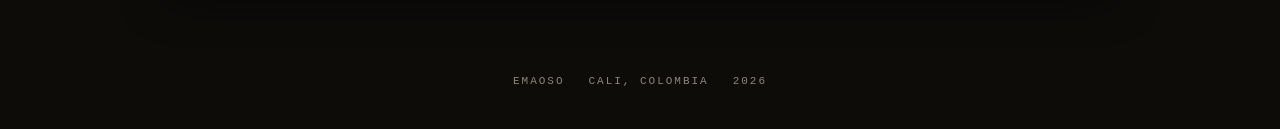
==== commit d6314057: "Lleva el inicio y los casos de estudio al mismo escritorio de la página de trabajo. Co-authored-by: " ====
--- a/index.html
+++ b/index.html
@@ -14,8 +14,6 @@
 <body>
 
 <a class="skip-link" href="#principal">Saltar al contenido</a>
-<div class="cursor-dot" id="cursorDot" aria-hidden="true"></div>
-<div class="row-preview" id="rowPreview" aria-hidden="true"><span id="rowPreviewLabel">Ver</span></div>
 
 <header class="chrome-top">
   <a class="brand" href="index.html" aria-label="emaoso, inicio">
@@ -48,91 +46,43 @@
   </div>
 </div>
 
-<main id="principal">
+<main id="principal" class="desk">
 
-  <section class="hero" id="top">
-    <h1 class="hero-title" aria-label="Ema Oso">
-      <span class="word">Ema</span>
-      <span class="word accent">Oso</span>
-    </h1>
-    <p class="hero-copy">
+  <div class="intro intro--home">
+    <p class="kicker">Visual design · Cali</p>
+    <h1>Creado para crear<span class="mark" aria-hidden="true">*</span></h1>
+    <p class="lede">
       Soy Emanuel Osorio. Diseñador visual y director creativo
-      de la Iglesia del Nazareno Cali. También diseño y desarrollo
-      sitios web por mi cuenta.
+      en Cali. Marca, interfaz y sitios construidos de principio a fin.
     </p>
-    <div class="chrome-bottom">
-      <p class="clock">
-        <span>Hora local — Cali</span>
-        <time id="localTime">--:--</time>
-      </p>
-      <p class="status">
-        <span class="dot" aria-hidden="true"></span>
-        Disponible para proyectos freelance
-      </p>
+    <div class="desk-actions">
+      <a class="btn-primary" href="work.html">Ver trabajos</a>
+      <a class="btn-ghost" href="mailto:osorioemanuel1810@gmail.com">Hire me®</a>
     </div>
-  </section>
-
-  <div class="marquee" aria-hidden="true">
-    <div class="marquee-track">
-      <span>Diseño — Dirección creativa — UI/UX — Desarrollo web — Diseño — Dirección creativa — UI/UX — Desarrollo web — </span>
-      <span>Diseño — Dirección creativa — UI/UX — Desarrollo web — Diseño — Dirección creativa — UI/UX — Desarrollo web — </span>
-    </div>
+    <ul class="skill-row" aria-label="Servicios">
+      <li>Brand design</li>
+      <li>Logo design</li>
+      <li>Interface design</li>
+      <li>Web development</li>
+    </ul>
   </div>
 
-  <section class="trabajo" id="trabajo">
-    <div class="section-head wrap">
-      <h2>Trabajo seleccionado</h2>
-      <ul class="filtros" id="filtros">
-        <li><button class="filtro-btn is-active" data-filtro="todo">Todo</button></li>
-        <li><button class="filtro-btn" data-filtro="marca">Marca</button></li>
-        <li><button class="filtro-btn" data-filtro="web">Web</button></li>
-        <li><button class="filtro-btn" data-filtro="producto">Producto</button></li>
-      </ul>
-    </div>
-    <ul class="trabajo-list wrap" id="trabajoList">
-      <li class="trabajo-row" data-cat="web" data-color="#d4860f">
-        <span class="row-index">01</span>
-        <span class="row-title">Iglesia del Nazareno Cali — Renovación web</span>
-        <span class="row-cat">Web</span>
-        <span class="row-year">2026</span>
-      </li>
-      <li class="trabajo-row" data-cat="presentaciones" data-color="#7c5cff">
-        <span class="row-index">02</span>
-        <span class="row-title">Iglesia del Nazareno Cali — Diseño de Presentaciones</span>
-        <span class="row-cat">Presentaciones</span>
-        <span class="row-year">2026</span>
-      </li>
-      <li class="trabajo-row" data-cat="producto" data-color="#d4860f">
-        <span class="row-index">04</span>
-        <span class="row-title">miEco — App de finanzas personales</span>
-        <span class="row-cat">Producto</span>
-        <span class="row-year">2026</span>
-      </li>
-      <li class="trabajo-row" data-cat="marca" data-color="#2d6fd4">
-        <span class="row-index">06</span>
-        <span class="row-title">La Agencia UAO — Diseño gráfico</span>
-        <span class="row-cat">Marca</span>
-        <span class="row-year">2025</span>
-      </li>
-      <li class="trabajo-row" data-cat="marca" data-color="#e23d3d">
-        <span class="row-index">05</span>
-        <span class="row-title">Yawa — Propuesta de Mupis</span>
-        <span class="row-cat">Marca</span>
-        <span class="row-year">2024</span>
-      </li>
-    </ul>
-    <div class="wrap" style="margin-top:2.5rem">
-      <a class="btn-work" href="work.html">Ver carpetas de proyectos →</a>
-    </div>
-  </section>
+  <div class="band">
+    <a class="sheet sheet-link" href="work.html">
+      <div>
+        <p class="kicker">Trabajo</p>
+        <h2>Carpetas de proyectos</h2>
+        <p>Click en la carpeta para abrir. Luego click en una ficha para ir al proyecto.</p>
+      </div>
+      <span class="sheet-go" aria-hidden="true">→</span>
+    </a>
+  </div>
 
-  <section class="sobre-mi" id="sobre-mi">
-    <div class="wrap">
-      <p class="pull-quote">
-        Diseño con la misma atención al detalle sin importar el formato:
-        marca, interfaz o un sitio construido desde cero.
-      </p>
-      <p class="sobre-texto">
+  <section class="band sheet-grid sheet-grid--split" id="sobre-mi">
+    <article class="sheet">
+      <p class="kicker">Sobre mí</p>
+      <h2>Diseño con la misma atención al detalle sin importar el formato.</h2>
+      <p>
         Soy diseñador visual y dirijo el área creativa de la Iglesia del
         Nazareno Cali. En paralelo diseño y desarrollo sitios web por mi
         cuenta, y he trabajado en el lanzamiento de Yawa — Centro de
@@ -140,42 +90,56 @@
         publicidad de la Universidad Autónoma de Occidente. emaoso reúne
         ese trabajo bajo un mismo nombre.
       </p>
-    </div>
+    </article>
+    <article class="sheet">
+      <p class="kicker">Ahora</p>
+      <p class="status">
+        <span class="dot" aria-hidden="true"></span>
+        Disponible para proyectos freelance
+      </p>
+      <p class="local-clock">
+        <span>Hora local — Cali</span>
+        <time id="localTime">--:--</time>
+      </p>
+    </article>
   </section>
 
-  <section class="servicios" id="servicios">
-    <div class="wrap">
-      <h2>En qué puedo ayudarte</h2>
-      <ul class="servicios-list">
-        <li>
-          <h3>Dirección creativa</h3>
-          <p>Lineamiento visual y acompañamiento de proyectos de principio a fin.</p>
-        </li>
-        <li>
-          <h3>Identidad de marca</h3>
-          <p>Sistemas gráficos y aplicaciones para instituciones y proyectos propios.</p>
-        </li>
-        <li>
-          <h3>Diseño UI / UX</h3>
-          <p>Interfaces para sitios web y apps, del wireframe a la entrega.</p>
-        </li>
-        <li>
-          <h3>Desarrollo web</h3>
-          <p>Sitios a medida, diseñados y construidos por mí de principio a fin.</p>
-        </li>
-      </ul>
-    </div>
+  <section class="band" id="servicios">
+    <p class="hint">En qué puedo ayudarte</p>
+    <ul class="sheet-grid sheet-grid--services">
+      <li class="sheet">
+        <p class="kicker">01</p>
+        <h3>Dirección creativa</h3>
+        <p>Lineamiento visual y acompañamiento de proyectos de principio a fin.</p>
+      </li>
+      <li class="sheet">
+        <p class="kicker">02</p>
+        <h3>Identidad de marca</h3>
+        <p>Sistemas gráficos y aplicaciones para instituciones y proyectos propios.</p>
+      </li>
+      <li class="sheet">
+        <p class="kicker">03</p>
+        <h3>Diseño UI / UX</h3>
+        <p>Interfaces para sitios web y apps, del wireframe a la entrega.</p>
+      </li>
+      <li class="sheet">
+        <p class="kicker">04</p>
+        <h3>Desarrollo web</h3>
+        <p>Sitios a medida, diseñados y construidos por mí de principio a fin.</p>
+      </li>
+    </ul>
   </section>
 
-  <section class="contacto" id="contacto">
-    <div class="wrap">
+  <section class="band" id="contacto">
+    <article class="sheet">
+      <p class="kicker">Contacto</p>
       <h2>Hablemos de tu proyecto</h2>
       <a class="contacto-email" href="mailto:osorioemanuel1810@gmail.com">osorioemanuel1810@gmail.com</a>
       <ul class="social-list">
         <li><a href="https://www.behance.net/emanuelosorio2">Behance</a></li>
         <li><a href="#">Instagram</a></li>
       </ul>
-    </div>
+    </article>
   </section>
 
 </main>
--- a/css/style.css
+++ b/css/style.css
@@ -6,6 +6,7 @@
   --line:rgba(243,234,211,.18);
   --sans:"Inter",system-ui,sans-serif;
   --display:"Space Grotesk",system-ui,sans-serif;
+  --mono:ui-monospace,SFMono-Regular,Menlo,monospace;
   --maxw:1320px;
 }
 
@@ -19,188 +20,337 @@
   line-height:1.5;
   -webkit-font-smoothing:antialiased;
 }
-h1,h2,h3{font-family:var(--display);line-height:1;margin:0;font-weight:700;}
+body::before{
+  content:"";
+  position:fixed;
+  inset:0;
+  z-index:0;
+  pointer-events:none;
+  background-image:radial-gradient(color-mix(in srgb, var(--paper) 18%, transparent) 1.1px, transparent 1.4px);
+  background-size:22px 22px;
+}
+h1,h2,h3{font-family:var(--display);line-height:1.05;margin:0;font-weight:700;letter-spacing:-0.02em;}
 p{margin:0 0 1em;max-width:62ch;}
 a{color:inherit;}
 ul{margin:0;padding:0;list-style:none;}
 img{max-width:100%;display:block;}
 button{font:inherit;color:inherit;}
 
+main,.site-footer{position:relative;z-index:1;}
+
 .sr-only{position:absolute;width:1px;height:1px;overflow:hidden;clip:rect(0 0 0 0);}
-.skip-link{position:absolute;left:1rem;top:-3rem;background:var(--paper);color:var(--ink);padding:.6em 1em;border-radius:.3em;transition:top .2s;z-index:100;}
+.skip-link{
+  position:absolute;left:1rem;top:-3rem;z-index:100;
+  background:var(--paper);color:var(--ink);
+  padding:.6em 1em;border-radius:.3em;transition:top .2s;
+}
 .skip-link:focus{top:1rem;}
 :focus-visible{outline:2px solid var(--orange);outline-offset:3px;}
 
-.wrap{max-width:var(--maxw);margin:0 auto;padding:0 1.5rem;}
-
-/* ---------- custom cursor ---------- */
-.cursor-dot{
-  position:fixed;top:0;left:0;width:10px;height:10px;border-radius:50%;
-  background:var(--paper);pointer-events:none;z-index:60;
-  transform:translate(-50%,-50%);
-  transition:width .2s,height .2s,background .2s;
-  mix-blend-mode:difference;
-}
-.cursor-dot.is-big{width:52px;height:52px;background:var(--orange);}
-@media (hover:none){.cursor-dot{display:none;}}
-
-/* ---------- hover preview (project rows) ---------- */
-.row-preview{
-  position:fixed;top:0;left:0;width:200px;height:140px;z-index:55;
-  display:flex;align-items:center;justify-content:center;
-  border-radius:.3rem;font-family:var(--display);font-weight:700;font-size:.9rem;
-  color:var(--ink);pointer-events:none;
-  transform:translate(-50%,-50%) scale(0);
-  opacity:0;transition:opacity .25s,transform .25s cubic-bezier(.2,.8,.2,1);
-}
-.row-preview.is-visible{opacity:1;transform:translate(-50%,-50%) scale(1);}
-@media (hover:none){.row-preview{display:none;}}
-
-/* ---------- top chrome (replaced by overlay menu) ---------- */
-/* ---------- hero ---------- */
-.hero{
+/* ---------- desk (work page surface) ---------- */
+.desk{
+  position:relative;
   min-height:100svh;
-  display:flex;flex-direction:column;justify-content:center;
-  padding:6rem 1.5rem 7rem;
-  max-width:var(--maxw);margin:0 auto;
-}
-.hero-title{
-  font-size:clamp(4rem,16vw,11rem);
+  padding:7rem 1.5rem 5rem;
+  display:flex;
+  flex-direction:column;
+  align-items:center;
+  overflow:hidden;
+}
+
+.intro{
+  position:relative;
+  width:min(36rem,100%);
+  text-align:center;
+  margin-bottom:3rem;
+}
+.intro h1{
+  font-size:clamp(1.75rem,4vw,2.4rem);
+  margin:0 0 .75rem;
+  color:var(--paper);
+}
+.intro p,
+.lede{
+  margin:0;
+  max-width:none;
+  color:color-mix(in srgb, var(--paper) 72%, transparent);
+  line-height:1.55;
+}
+.intro--home{
+  width:min(40rem,100%);
+}
+.intro--home h1{
+  font-size:clamp(2.5rem,6.4vw,4.25rem);
   letter-spacing:-0.04em;
-  display:flex;flex-direction:column;
-}
-.hero-title .word{display:block;opacity:0;transform:translateY(.3em);animation:word-in .8s cubic-bezier(.2,.8,.2,1) forwards;}
-.hero-title .word.accent{color:var(--orange);animation-delay:.12s;}
-@keyframes word-in{to{opacity:1;transform:translateY(0);}}
-.hero-copy{font-size:clamp(1rem,1.6vw,1.2rem);max-width:46ch;margin-top:1.5rem;color:color-mix(in srgb, var(--paper) 78%, transparent);}
-
-.chrome-bottom{
-  position:fixed;left:0;right:0;bottom:0;z-index:5;
-  display:flex;justify-content:space-between;align-items:flex-end;
-  padding:1.5rem;font-size:.8rem;pointer-events:none;
-}
-.chrome-bottom p{margin:0;display:flex;flex-direction:column;gap:.25em;}
-.chrome-bottom .clock span{opacity:.6;}
-.chrome-bottom time{font-family:var(--display);}
-.status{flex-direction:row !important;align-items:center;gap:.6em !important;}
-.status .dot{width:.45em;height:.45em;border-radius:50%;background:var(--orange);display:inline-block;}
-
-/* ---------- marquee ---------- */
-.marquee{overflow:hidden;border-top:1px solid var(--line);border-bottom:1px solid var(--line);padding:1.1rem 0;}
-.marquee-track{display:flex;width:max-content;animation:scroll-left 26s linear infinite;}
-.marquee-track span{
-  font-family:var(--display);font-weight:700;
-  font-size:clamp(1.4rem,3.4vw,2.4rem);
-  white-space:nowrap;padding-right:1ch;
-}
-@keyframes scroll-left{from{transform:translateX(0);}to{transform:translateX(-50%);}}
-
-/* ---------- trabajo (hover-reveal row list) ---------- */
-.trabajo{padding:5rem 0 6rem;}
-.section-head{display:flex;flex-wrap:wrap;gap:1.5rem;align-items:center;justify-content:space-between;margin-bottom:2.5rem;}
-.section-head h2{font-size:clamp(1.8rem,3.4vw,2.4rem);}
-.filtros{display:flex;flex-wrap:wrap;gap:.6rem;}
-.filtro-btn{
-  background:none;border:1px solid var(--line);color:var(--paper);
-  padding:.45em 1em;border-radius:999px;font-size:.85rem;cursor:pointer;transition:border-color .2s,color .2s;
-}
-.filtro-btn:hover{border-color:var(--orange);}
-.filtro-btn.is-active{border-color:var(--orange);color:var(--orange);}
-
-.trabajo-row{
-  position:relative;display:flex;align-items:baseline;gap:1.5rem;
-  padding:1.4rem 0;border-top:1px solid var(--line);cursor:pointer;
-}
-.trabajo-row:last-child{border-bottom:1px solid var(--line);}
-.trabajo-row[hidden]{display:none;}
-.trabajo-row::before{
-  content:"";position:absolute;inset:0;background:var(--paper);z-index:-1;
-  transform:scaleY(0);transform-origin:top;transition:transform .35s cubic-bezier(.2,.8,.2,1);
-}
-.trabajo-row:hover::before{transform:scaleY(1);}
-.trabajo-row:hover{color:var(--ink);}
-.row-index{font-size:.8rem;opacity:.5;width:2ch;flex:none;}
-.row-title{font-family:var(--display);font-weight:700;font-size:clamp(1.2rem,2.8vw,1.9rem);flex:1;}
-.row-cat{font-size:.85rem;opacity:.65;flex:none;}
-.row-year{font-size:.85rem;opacity:.5;flex:none;}
-
-/* ---------- sobre mi ---------- */
-.sobre-mi{padding:5rem 0;}
-.pull-quote{
-  font-family:var(--display);font-weight:700;
-  font-size:clamp(1.6rem,3.6vw,2.6rem);letter-spacing:-0.01em;
-  max-width:28ch;margin-bottom:2rem;
-}
-.sobre-texto{opacity:.78;max-width:64ch;}
-
-/* ---------- servicios ---------- */
-.servicios{padding:4rem 0 6rem;border-top:1px solid var(--line);}
-.servicios h2{font-size:clamp(1.8rem,3.4vw,2.4rem);margin-bottom:2.5rem;}
-.servicios-list{display:grid;grid-template-columns:repeat(2,1fr);gap:1px;background:var(--line);}
-.servicios-list li{background:var(--ink);padding:2rem;}
-.servicios-list h3{font-size:1.15rem;margin-bottom:.5em;}
-.servicios-list p{margin:0;font-size:.92rem;opacity:.75;max-width:40ch;}
-
-/* ---------- contacto ---------- */
-.contacto{padding:6rem 0 7rem;border-top:1px solid var(--line);}
-.contacto h2{font-size:clamp(1.8rem,3.4vw,2.4rem);margin-bottom:1.5rem;}
+  line-height:.96;
+}
+.intro .kicker{margin-bottom:1rem;}
+.mark{
+  color:var(--orange);
+  font-size:.42em;
+  vertical-align:super;
+  margin-left:.06em;
+}
+
+.kicker,.hint{
+  font-family:var(--mono);
+  font-size:11px;
+  letter-spacing:.18em;
+  text-transform:uppercase;
+  color:color-mix(in srgb, var(--paper) 55%, transparent);
+}
+.kicker{margin:0;}
+.hint{
+  position:relative;
+  margin:3rem 0 0;
+  text-align:center;
+}
+
+.desk-actions{
+  display:flex;
+  flex-wrap:wrap;
+  justify-content:center;
+  gap:.75rem;
+  margin-top:1.6rem;
+}
+.btn-primary,.btn-ghost{
+  display:inline-flex;
+  align-items:center;
+  justify-content:center;
+  padding:.8em 1.25em;
+  border-radius:14px;
+  font-weight:600;
+  font-size:.9rem;
+  text-decoration:none;
+  transition:background .2s,color .2s,border-color .2s,transform .2s;
+}
+.btn-primary{
+  background:var(--paper);
+  color:var(--ink);
+  border:1px solid var(--paper);
+}
+.btn-primary:hover{background:var(--orange);border-color:var(--orange);}
+.btn-ghost{
+  background:transparent;
+  border:1px solid var(--line);
+}
+.btn-ghost:hover{border-color:var(--orange);color:var(--orange);}
+
+.skill-row{
+  display:flex;
+  flex-wrap:wrap;
+  justify-content:center;
+  gap:.55rem 1.35rem;
+  margin:1.75rem 0 0;
+  font-family:var(--mono);
+  font-size:11px;
+  letter-spacing:.14em;
+  text-transform:uppercase;
+  color:color-mix(in srgb, var(--paper) 55%, transparent);
+}
+
+/* ---------- glass sheets ---------- */
+.band{
+  width:min(980px,100%);
+  margin-top:1.25rem;
+}
+.sheet-grid{
+  display:grid;
+  gap:1rem;
+}
+.sheet-grid--split{grid-template-columns:1.2fr .9fr;align-items:stretch;}
+.sheet-grid--split .sheet:last-child{display:flex;flex-direction:column;}
+.sheet-grid--split .local-clock{margin-top:auto;}
+.sheet-grid--services{grid-template-columns:1fr 1fr;margin-top:1.15rem;}
+
+.sheet{
+  position:relative;
+  border-radius:22px;
+  padding:1.45rem 1.4rem 1.35rem;
+  color:var(--ink);
+  background:linear-gradient(180deg, rgba(255,255,255,.72) 0%, rgba(243,234,211,.94) 46%, #efe6cf 100%);
+  box-shadow:
+    inset 0 1px 0 rgba(255,255,255,.95),
+    0 0 0 1px rgba(255,255,255,.28),
+    0 22px 44px -18px rgba(0,0,0,.62);
+  backdrop-filter:blur(18px) saturate(1.35);
+  -webkit-backdrop-filter:blur(18px) saturate(1.35);
+}
+.sheet h2,.sheet h3{
+  font-size:clamp(1.35rem,2.5vw,1.9rem);
+  margin:.55rem 0 .7rem;
+  color:var(--ink);
+}
+.sheet .kicker{color:color-mix(in srgb, var(--ink) 48%, transparent);}
+.sheet p{
+  margin:0;
+  max-width:52ch;
+  color:color-mix(in srgb, var(--ink) 68%, transparent);
+}
+.sheet-link{
+  display:flex;
+  align-items:flex-end;
+  justify-content:space-between;
+  gap:1.5rem;
+  text-decoration:none;
+  color:inherit;
+  transition:transform .45s cubic-bezier(.2,.8,.2,1), box-shadow .45s;
+}
+.sheet-link:hover{
+  transform:translateY(-6px);
+  box-shadow:
+    inset 0 1px 0 rgba(243,234,211,.4),
+    0 0 0 1px rgba(243,234,211,.16),
+    0 28px 50px -20px rgba(0,0,0,.8);
+}
+.sheet-go{
+  flex:none;
+  width:3.5rem;
+  height:3.5rem;
+  border-radius:16px;
+  display:grid;
+  place-items:center;
+  font-size:1.15rem;
+  color:#fff;
+  background:radial-gradient(120% 90% at 50% 0%, #3a3a3f 0%, #121214 55%, #050506 100%);
+  box-shadow:
+    inset 0 1px 0 rgba(255,255,255,.22),
+    inset 0 -3px 8px rgba(0,0,0,.7),
+    0 14px 22px -8px rgba(0,0,0,.55);
+  transition:transform .35s cubic-bezier(.34,1.36,.5,1);
+}
+.sheet-link:hover .sheet-go{transform:translateY(-2px);}
+
+.status{
+  display:flex;
+  align-items:flex-start;
+  gap:.6rem;
+  margin:.85rem 0 1.1rem !important;
+  max-width:none;
+  color:var(--ink) !important;
+  font-family:var(--display);
+  font-weight:600;
+  font-size:1.05rem;
+  letter-spacing:-0.02em;
+  line-height:1.35;
+}
+.status .dot{
+  width:.5rem;height:.5rem;border-radius:50%;
+  background:var(--orange);
+  box-shadow:0 0 0 4px color-mix(in srgb, var(--orange) 25%, transparent);
+  flex:none;
+}
+.local-clock{
+  display:flex;
+  flex-direction:column;
+  gap:.3rem;
+  font-size:.85rem;
+}
+.local-clock span{opacity:.6;}
+.local-clock time{
+  font-family:var(--display);
+  font-size:1.6rem;
+  letter-spacing:-0.03em;
+  color:var(--ink);
+}
+
 .contacto-email{
-  display:inline-block;font-family:var(--display);font-weight:700;
-  font-size:clamp(1.6rem,5vw,3.2rem);letter-spacing:-0.02em;
-  text-decoration:none;border-bottom:2px solid var(--orange);margin-bottom:2rem;
-  word-break:break-all;
-}
-.social-list{display:flex;gap:1.5rem;font-size:.9rem;}
+  display:inline-block;
+  margin:.2rem 0 1.25rem;
+  font-family:var(--display);
+  font-weight:700;
+  font-size:clamp(1.25rem,3vw,1.9rem);
+  letter-spacing:-0.03em;
+  text-decoration:none;
+  color:var(--ink);
+  border-bottom:1px solid color-mix(in srgb, var(--ink) 28%, transparent);
+  word-break:break-word;
+}
+.contacto-email:hover{border-color:var(--orange);color:var(--orange);}
+.social-list{display:flex;flex-wrap:wrap;gap:1.25rem;font-size:.9rem;}
 .social-list a{text-decoration:none;opacity:.7;}
 .social-list a:hover{opacity:1;text-decoration:underline;}
 
-/* ---------- footer ---------- */
-.site-footer{
-  display:flex;justify-content:space-between;flex-wrap:wrap;gap:.5rem;
-  max-width:var(--maxw);margin:0 auto;padding:2rem 1.5rem 3rem;
-  font-size:.8rem;opacity:.55;border-top:1px solid var(--line);
-}
-
-/* ---------- responsive ---------- */
-@media (max-width:860px){
-  .servicios-list{grid-template-columns:1fr;}
-  .chrome-bottom{flex-direction:column;align-items:flex-start;gap:.8rem;}
-  .row-cat{display:none;}
-}
-
-@media (max-width:640px){
-  .nav-toggle{display:flex;}
-  .site-nav{
-    position:fixed;inset:0;z-index:25;
-    flex-direction:column;align-items:flex-start;justify-content:center;gap:2rem;
-    background:var(--ink);padding:2rem 1.5rem;font-size:1.4rem;
-    display:none;
-  }
-  .site-nav.open{display:flex;}
-}
-
-@media (prefers-reduced-motion: reduce){
-  *{animation-duration:0.01ms !important;animation-iteration-count:1 !important;transition-duration:0.01ms !important;}
-  .hero-title .word{opacity:1;transform:none;}
-}
-
-
-/* ---------- work CTA ---------- */
-.btn-work{
-  display:inline-block;
-  font-family:var(--display);
-  font-weight:700;
-  font-size:.95rem;
+/* ---------- folder grid (work.html) ---------- */
+.folder-row{
+  position:relative;
+  display:grid;
+  grid-template-columns:1fr;
+  gap:3rem 2.5rem;
+  justify-items:center;
+  align-items:end;
+  width:min(1180px,100%);
+}
+@media (min-width:768px){
+  .folder-row{grid-template-columns:1fr 1fr;}
+}
+@media (min-width:1100px){
+  .folder-row{grid-template-columns:1fr 1fr 1fr;}
+}
+
+/* ---------- case study ---------- */
+.case{
+  width:min(720px,100%);
+  display:flex;
+  flex-direction:column;
+  align-items:flex-start;
+}
+.back-link{
+  margin-bottom:1.6rem;
+  font-family:var(--mono);
+  font-size:11px;
+  letter-spacing:.16em;
+  text-transform:uppercase;
   text-decoration:none;
-  color:var(--orange);
-  border-bottom:1px solid var(--orange);
-  padding-bottom:.15em;
-  transition:opacity .2s;
-}
-.btn-work:hover{opacity:.75;}
-
-
-/* ---------- overlay menu (mijobello-style) ---------- */
+  color:color-mix(in srgb, var(--paper) 55%, transparent);
+}
+.back-link:hover{color:var(--paper);}
+.case h1{
+  font-size:clamp(1.9rem,4.4vw,2.9rem);
+  letter-spacing:-0.03em;
+  max-width:18ch;
+  margin:.7rem 0 .9rem;
+}
+.case .lede{font-size:1.05rem;}
+.case .desk-actions{justify-content:flex-start;margin-top:1.35rem;}
+.project-tags{
+  display:flex;
+  flex-wrap:wrap;
+  gap:.5rem;
+  margin-top:1.35rem;
+}
+.project-tags li{
+  border:1px solid var(--line);
+  padding:.4em .9em;
+  border-radius:999px;
+  font-size:.8rem;
+}
+.case-sheet{
+  width:100%;
+  min-height:280px;
+  margin-top:2rem;
+  display:flex;
+  flex-direction:column;
+  justify-content:flex-end;
+}
+.faux-lines{
+  display:flex;
+  flex-direction:column;
+  gap:10px;
+  margin-bottom:2.2rem;
+}
+.faux-lines i{
+  display:block;
+  height:6px;
+  border-radius:3px;
+  background:color-mix(in srgb, var(--ink) 12%, transparent);
+}
+.faux-lines i:nth-child(1){height:11px;width:42%;background:color-mix(in srgb, var(--ink) 22%, transparent);}
+.faux-lines i:nth-child(2){width:92%;}
+.faux-lines i:nth-child(3){width:74%;}
+.faux-lines i:nth-child(4){width:61%;}
+
+/* ---------- chrome ---------- */
 .chrome-top{
   position:fixed;top:0;left:0;right:0;z-index:40;
   display:flex;align-items:center;justify-content:space-between;
@@ -209,7 +359,12 @@
 }
 .chrome-top .brand,
 .chrome-top .menu-toggle{pointer-events:auto;}
-.brand{display:flex;align-items:center;gap:.6em;text-decoration:none;font-family:var(--display);font-weight:700;font-size:1.05rem;mix-blend-mode:difference;color:var(--paper);}
+.brand{
+  display:flex;align-items:center;gap:.6em;
+  text-decoration:none;
+  font-family:var(--display);font-weight:700;font-size:1.05rem;
+  mix-blend-mode:difference;color:var(--paper);
+}
 .brand-mark{width:1.9rem;height:auto;border-radius:.25rem;}
 
 .menu-toggle{
@@ -252,7 +407,7 @@
 .menu-overlay.is-open .menu-backdrop{opacity:1;}
 .menu-panel{
   position:relative;
-  width:min(100%, 380px);
+  width:min(100%,380px);
   height:100%;
   background:var(--paper);
   color:var(--ink);
@@ -262,7 +417,6 @@
   border-left:1px solid color-mix(in srgb, var(--ink) 12%, transparent);
 }
 .menu-overlay.is-open .menu-panel{transform:translateX(0);}
-
 .menu-panel-head{
   display:flex;align-items:center;justify-content:space-between;
   padding:1.2rem 1.5rem;
@@ -283,15 +437,15 @@
   text-decoration:none;color:var(--ink);
   border-bottom:1px solid color-mix(in srgb, var(--ink) 10%, transparent);
   font-family:var(--display);font-weight:700;
-  font-size:clamp(2rem, 5vw, 2.75rem);
+  font-size:clamp(2rem,5vw,2.75rem);
   letter-spacing:-0.03em;
   line-height:1.05;
-  transition:background .25s, color .25s, padding-left .3s cubic-bezier(.2,.8,.2,1);
+  transition:background .25s,color .25s,padding-left .3s cubic-bezier(.2,.8,.2,1);
 }
 .menu-nav a:first-child{border-top:1px solid color-mix(in srgb, var(--ink) 10%, transparent);}
 .menu-nav a .num{
   font-size:.7rem;font-weight:500;opacity:.45;
-  font-family:ui-monospace,monospace;letter-spacing:.06em;
+  font-family:var(--mono);letter-spacing:.06em;
   min-width:1.6rem;
 }
 .menu-nav a:hover{
@@ -308,9 +462,30 @@
 }
 .menu-panel-foot a{color:inherit;text-decoration:none;}
 .menu-panel-foot a:hover{text-decoration:underline;opacity:1;}
-
 body.menu-open{overflow:hidden;}
 
-/* hide old fixed horizontal nav if still present */
-.site-nav{display:none !important;}
-.nav-toggle{display:none !important;}
+/* ---------- footer ---------- */
+.site-footer{
+  display:flex;
+  justify-content:center;
+  flex-wrap:wrap;
+  gap:.35rem 1.5rem;
+  padding:0 1.5rem 2.5rem;
+  font-family:var(--mono);
+  font-size:11px;
+  letter-spacing:.18em;
+  text-transform:uppercase;
+  color:color-mix(in srgb, var(--paper) 55%, transparent);
+}
+
+/* ---------- responsive ---------- */
+@media (max-width:800px){
+  .sheet-grid--split,
+  .sheet-grid--services{grid-template-columns:1fr;}
+  .sheet-link{flex-direction:column;align-items:flex-start;}
+  .intro--home h1{font-size:clamp(2.3rem,12vw,3.4rem);}
+}
+
+@media (prefers-reduced-motion: reduce){
+  *{animation-duration:0.01ms !important;animation-iteration-count:1 !important;transition-duration:0.01ms !important;}
+}
